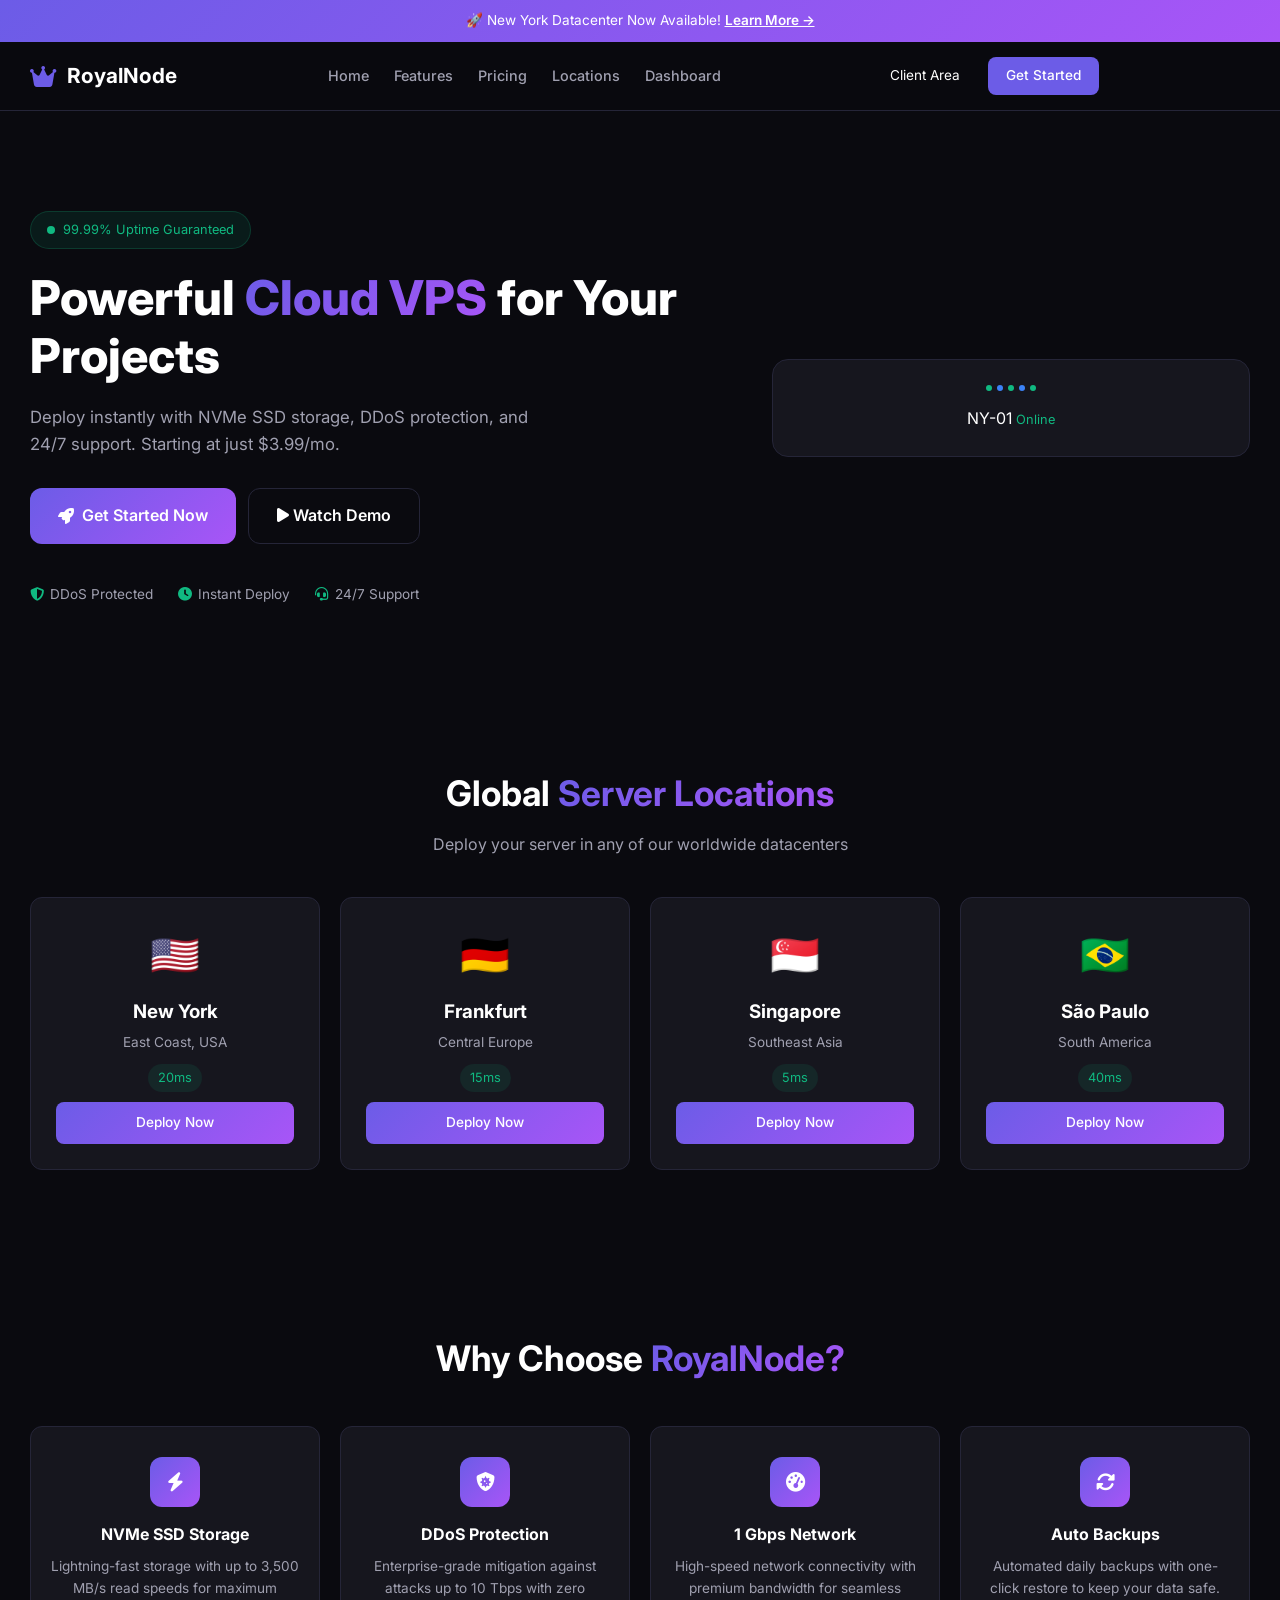
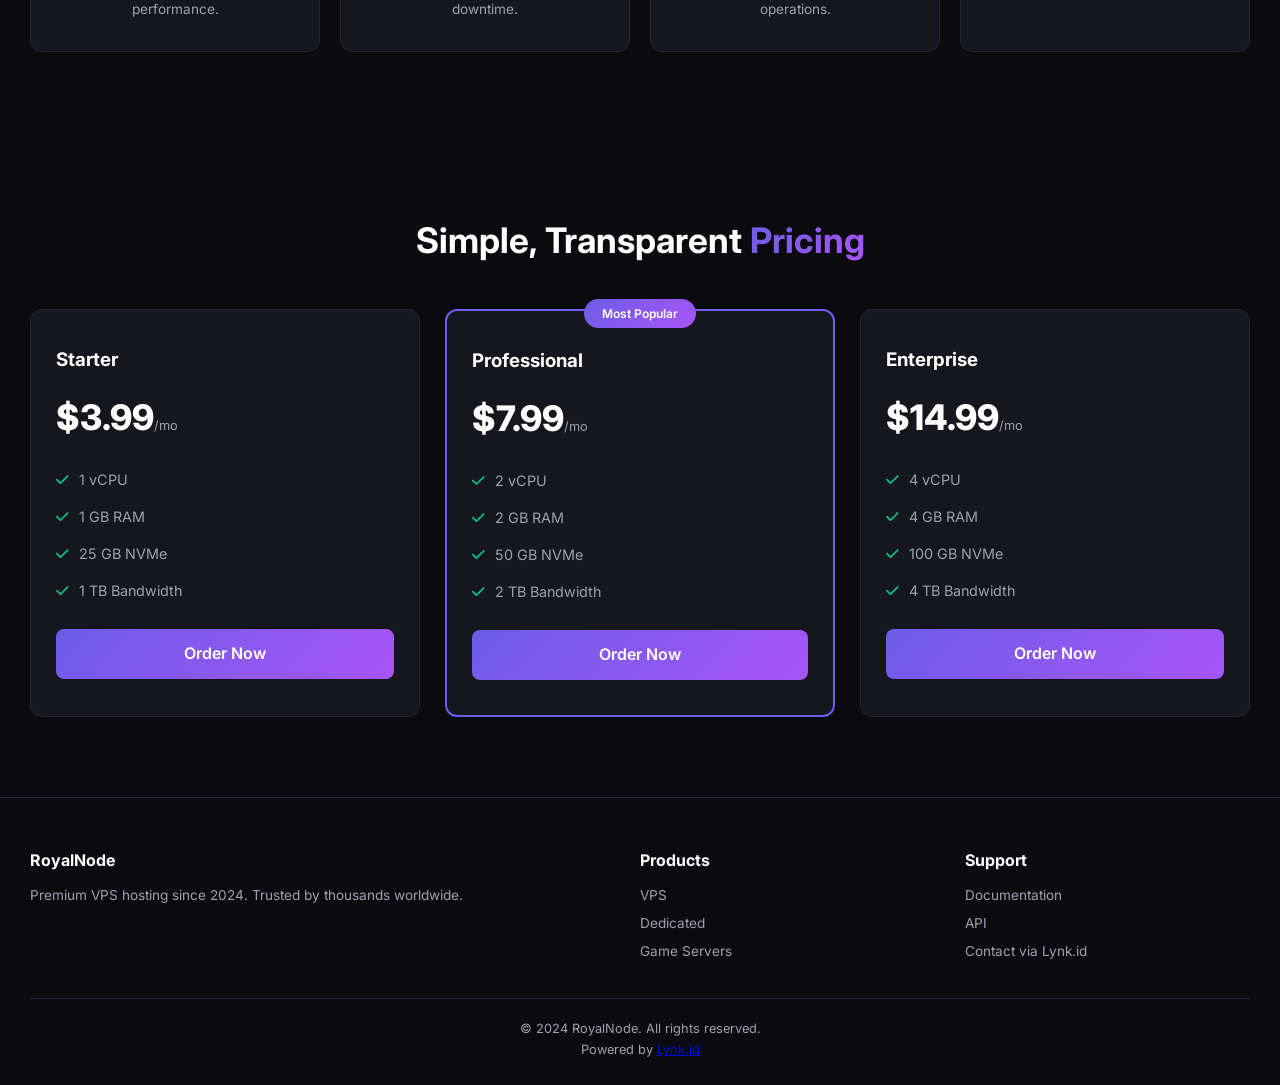
==== index.html @ 6642e0d8 "Add files via upload" ====
<!DOCTYPE html>
<html lang="en">
<head>
    <meta charset="UTF-8">
    <meta name="viewport" content="width=device-width, initial-scale=1.0">
    <title>RoyalNode - VPS & Dedicated Server Management</title>
    <link rel="stylesheet" href="style.css">
    <link rel="stylesheet" href="https://cdnjs.cloudflare.com/ajax/libs/font-awesome/6.4.0/css/all.min.css">
    <link href="https://fonts.googleapis.com/css2?family=Inter:wght@300;400;500;600;700;800;900&display=swap" rel="stylesheet">
</head>
<body>
    <!-- Announcement Bar -->
    <div class="announcement-bar">
        <p>🚀 New York Datacenter Now Available! <a href="#">Learn More →</a></p>
    </div>

    <!-- Navbar -->
    <nav class="navbar" id="navbar">
        <div class="nav-container">
            <div class="logo">
                <i class="fas fa-crown"></i>
                <span>RoyalNode</span>
            </div>
            <ul class="nav-menu">
                <li><a href="index.html">Home</a></li>
                <li><a href="#features">Features</a></li>
                <li><a href="pricing.html">Pricing</a></li>
                <li><a href="#locations">Locations</a></li>
                <li><a href="dashboard.html">Dashboard</a></li>
            </ul>
            <div class="nav-actions">
                <a href="dashboard.html" class="btn-login">Client Area</a>
                <a href="pricing.html" class="btn-signup">Get Started</a>
            </div>
            <div class="hamburger">
                <span></span><span></span><span></span>
            </div>
        </div>
    </nav>

    <!-- Hero Section -->
    <section class="hero">
        <div class="hero-content">
            <div class="hero-badge">
                <span class="pulse"></span> 99.99% Uptime Guaranteed
            </div>
            <h1>Powerful <span class="gradient-text">Cloud VPS</span> for Your Projects</h1>
            <p>Deploy instantly with NVMe SSD storage, DDoS protection, and 24/7 support. Starting at just $3.99/mo.</p>
            <div class="hero-buttons">
                <a href="pricing.html" class="btn-primary">
                    <i class="fas fa-rocket"></i> Get Started Now
                </a>
                <a href="#" class="btn-secondary">
                    <i class="fas fa-play"></i> Watch Demo
                </a>
            </div>
            <div class="hero-trust">
                <div class="trust-item">
                    <i class="fas fa-shield-halved"></i>
                    <span>DDoS Protected</span>
                </div>
                <div class="trust-item">
                    <i class="fas fa-clock"></i>
                    <span>Instant Deploy</span>
                </div>
                <div class="trust-item">
                    <i class="fas fa-headset"></i>
                    <span>24/7 Support</span>
                </div>
            </div>
        </div>
        <div class="hero-server">
            <div class="server-box">
                <div class="server-rack">
                    <div class="rack-light green"></div>
                    <div class="rack-light blue"></div>
                    <div class="rack-light green"></div>
                    <div class="rack-light blue"></div>
                    <div class="rack-light green"></div>
                </div>
                <div class="server-info">
                    <span class="server-name">NY-01</span>
                    <span class="server-status">Online</span>
                </div>
            </div>
        </div>
    </section>

    <!-- Server Locations -->
    <section id="locations" class="locations">
        <h2>Global <span class="gradient-text">Server Locations</span></h2>
        <p>Deploy your server in any of our worldwide datacenters</p>
        <div class="location-grid">
            <div class="location-card">
                <div class="location-flag">🇺🇸</div>
                <h3>New York</h3>
                <p>East Coast, USA</p>
                <span class="latency">20ms</span>
                <a href="pricing.html" class="btn-deploy">Deploy Now</a>
            </div>
            <div class="location-card">
                <div class="location-flag">🇩🇪</div>
                <h3>Frankfurt</h3>
                <p>Central Europe</p>
                <span class="latency">15ms</span>
                <a href="pricing.html" class="btn-deploy">Deploy Now</a>
            </div>
            <div class="location-card">
                <div class="location-flag">🇸🇬</div>
                <h3>Singapore</h3>
                <p>Southeast Asia</p>
                <span class="latency">5ms</span>
                <a href="pricing.html" class="btn-deploy">Deploy Now</a>
            </div>
            <div class="location-card">
                <div class="location-flag">🇧🇷</div>
                <h3>São Paulo</h3>
                <p>South America</p>
                <span class="latency">40ms</span>
                <a href="pricing.html" class="btn-deploy">Deploy Now</a>
            </div>
        </div>
    </section>

    <!-- Features -->
    <section id="features" class="features">
        <h2>Why Choose <span class="gradient-text">RoyalNode?</span></h2>
        <div class="features-grid">
            <div class="feature-card">
                <div class="feature-icon"><i class="fas fa-bolt"></i></div>
                <h3>NVMe SSD Storage</h3>
                <p>Lightning-fast storage with up to 3,500 MB/s read speeds for maximum performance.</p>
            </div>
            <div class="feature-card">
                <div class="feature-icon"><i class="fas fa-shield-virus"></i></div>
                <h3>DDoS Protection</h3>
                <p>Enterprise-grade mitigation against attacks up to 10 Tbps with zero downtime.</p>
            </div>
            <div class="feature-card">
                <div class="feature-icon"><i class="fas fa-gauge-high"></i></div>
                <h3>1 Gbps Network</h3>
                <p>High-speed network connectivity with premium bandwidth for seamless operations.</p>
            </div>
            <div class="feature-card">
                <div class="feature-icon"><i class="fas fa-rotate"></i></div>
                <h3>Auto Backups</h3>
                <p>Automated daily backups with one-click restore to keep your data safe.</p>
            </div>
        </div>
    </section>

    <!-- Pricing Preview -->
    <section class="pricing-preview">
        <h2>Simple, Transparent <span class="gradient-text">Pricing</span></h2>
        <div class="pricing-cards">
            <div class="pricing-card">
                <h3>Starter</h3>
                <div class="price">$3.99<span>/mo</span></div>
                <ul>
                    <li><i class="fas fa-check"></i> 1 vCPU</li>
                    <li><i class="fas fa-check"></i> 1 GB RAM</li>
                    <li><i class="fas fa-check"></i> 25 GB NVMe</li>
                    <li><i class="fas fa-check"></i> 1 TB Bandwidth</li>
                </ul>
                <!-- GANTI USERNAME LYNK.ID ANDA DI SINI -->
                <a href="https://lynk.id/USERNAME_ANDA" class="btn-order">Order Now</a>
            </div>
            <div class="pricing-card popular">
                <div class="popular-badge">Most Popular</div>
                <h3>Professional</h3>
                <div class="price">$7.99<span>/mo</span></div>
                <ul>
                    <li><i class="fas fa-check"></i> 2 vCPU</li>
                    <li><i class="fas fa-check"></i> 2 GB RAM</li>
                    <li><i class="fas fa-check"></i> 50 GB NVMe</li>
                    <li><i class="fas fa-check"></i> 2 TB Bandwidth</li>
                </ul>
                <!-- GANTI USERNAME LYNK.ID ANDA DI SINI -->
                <a href="https://lynk.id/USERNAME_ANDA" class="btn-order">Order Now</a>
            </div>
            <div class="pricing-card">
                <h3>Enterprise</h3>
                <div class="price">$14.99<span>/mo</span></div>
                <ul>
                    <li><i class="fas fa-check"></i> 4 vCPU</li>
                    <li><i class="fas fa-check"></i> 4 GB RAM</li>
                    <li><i class="fas fa-check"></i> 100 GB NVMe</li>
                    <li><i class="fas fa-check"></i> 4 TB Bandwidth</li>
                </ul>
                <!-- GANTI USERNAME LYNK.ID ANDA DI SINI -->
                <a href="https://lynk.id/USERNAME_ANDA" class="btn-order">Order Now</a>
            </div>
        </div>
    </section>

    <!-- Footer -->
    <footer>
        <div class="footer-content">
            <div class="footer-col">
                <h4>RoyalNode</h4>
                <p>Premium VPS hosting since 2024. Trusted by thousands worldwide.</p>
            </div>
            <div class="footer-col">
                <h4>Products</h4>
                <a href="#">VPS</a>
                <a href="#">Dedicated</a>
                <a href="#">Game Servers</a>
            </div>
            <div class="footer-col">
                <h4>Support</h4>
                <a href="#">Documentation</a>
                <a href="#">API</a>
                <a href="https://lynk.id/USERNAME_ANDA">Contact via Lynk.id</a>
            </div>
        </div>
        <div class="footer-bottom">
            <p>© 2024 RoyalNode. All rights reserved.</p>
            <p>Powered by <a href="https://lynk.id/USERNAME_ANDA">Lynk.id</a></p>
        </div>
    </footer>

    <script src="script.js"></script>
</body>
</html>
---- style.css ----
/* ========== ROOT VARIABLES ========== */
:root {
    --bg-primary: #0a0a0f;
    --bg-secondary: #111118;
    --bg-card: #16161e;
    --bg-hover: #1c1c28;
    --text-primary: #ffffff;
    --text-secondary: #a0a0b0;
    --accent: #6c5ce7;
    --accent-hover: #7c6cf7;
    --gradient: linear-gradient(135deg, #6c5ce7, #a855f7);
    --border: #252538;
    --green: #10b981;
    --radius: 12px;
    --transition: all 0.3s ease;
}

* {
    margin: 0;
    padding: 0;
    box-sizing: border-box;
}

body {
    font-family: 'Inter', sans-serif;
    background: var(--bg-primary);
    color: var(--text-primary);
    line-height: 1.6;
}

.gradient-text {
    background: var(--gradient);
    -webkit-background-clip: text;
    -webkit-text-fill-color: transparent;
    background-clip: text;
}

/* ========== ANNOUNCEMENT BAR ========== */
.announcement-bar {
    background: var(--gradient);
    text-align: center;
    padding: 10px;
    font-size: 0.85rem;
}

.announcement-bar a {
    color: #fff;
    font-weight: 600;
}

/* ========== NAVBAR ========== */
.navbar {
    position: sticky;
    top: 0;
    z-index: 1000;
    background: rgba(10, 10, 15, 0.95);
    backdrop-filter: blur(20px);
    border-bottom: 1px solid var(--border);
}

.nav-container {
    max-width: 1300px;
    margin: 0 auto;
    padding: 15px 30px;
    display: flex;
    align-items: center;
    justify-content: space-between;
}

.logo {
    display: flex;
    align-items: center;
    gap: 10px;
    font-size: 1.3rem;
    font-weight: 700;
}

.logo i {
    color: var(--accent);
    font-size: 1.5rem;
}

.nav-menu {
    display: flex;
    list-style: none;
    gap: 25px;
}

.nav-menu a {
    color: var(--text-secondary);
    text-decoration: none;
    font-size: 0.9rem;
    font-weight: 500;
    transition: var(--transition);
}

.nav-menu a:hover {
    color: var(--text-primary);
}

.nav-actions {
    display: flex;
    gap: 10px;
}

.btn-login {
    padding: 8px 18px;
    color: var(--text-primary);
    text-decoration: none;
    border-radius: 8px;
    font-size: 0.85rem;
    transition: var(--transition);
}

.btn-login:hover {
    background: var(--bg-hover);
}

.btn-signup {
    padding: 8px 18px;
    background: var(--accent);
    color: #fff;
    text-decoration: none;
    border-radius: 8px;
    font-size: 0.85rem;
    font-weight: 500;
    transition: var(--transition);
}

.btn-signup:hover {
    background: var(--accent-hover);
}

/* ========== HERO ========== */
.hero {
    max-width: 1300px;
    margin: 0 auto;
    padding: 100px 30px 80px;
    display: flex;
    align-items: center;
    gap: 60px;
}

.hero-content {
    flex: 1;
}

.hero-badge {
    display: inline-flex;
    align-items: center;
    gap: 8px;
    background: rgba(16, 185, 129, 0.1);
    border: 1px solid rgba(16, 185, 129, 0.2);
    color: var(--green);
    padding: 8px 16px;
    border-radius: 50px;
    font-size: 0.8rem;
    margin-bottom: 20px;
}

.pulse {
    width: 8px;
    height: 8px;
    background: var(--green);
    border-radius: 50%;
    animation: pulse 2s infinite;
}

@keyframes pulse {
    0%, 100% { opacity: 1; }
    50% { opacity: 0.3; }
}

.hero h1 {
    font-size: 3rem;
    font-weight: 800;
    line-height: 1.2;
    margin-bottom: 20px;
}

.hero p {
    font-size: 1.05rem;
    color: var(--text-secondary);
    margin-bottom: 30px;
    max-width: 500px;
}

.hero-buttons {
    display: flex;
    gap: 12px;
    margin-bottom: 40px;
}

.btn-primary {
    padding: 14px 28px;
    background: var(--gradient);
    color: #fff;
    text-decoration: none;
    border-radius: var(--radius);
    font-weight: 600;
    transition: var(--transition);
    display: inline-flex;
    align-items: center;
    gap: 8px;
}

.btn-primary:hover {
    transform: translateY(-2px);
    box-shadow: 0 10px 30px rgba(108, 92, 231, 0.3);
}

.btn-secondary {
    padding: 14px 28px;
    background: transparent;
    color: var(--text-primary);
    text-decoration: none;
    border-radius: var(--radius);
    font-weight: 600;
    border: 1px solid var(--border);
    transition: var(--transition);
}

.hero-trust {
    display: flex;
    gap: 25px;
}

.trust-item {
    display: flex;
    align-items: center;
    gap: 6px;
    color: var(--text-secondary);
    font-size: 0.85rem;
}

.trust-item i {
    color: var(--green);
}

.hero-server {
    flex: 0.7;
}

.server-box {
    background: var(--bg-card);
    border: 1px solid var(--border);
    border-radius: 16px;
    padding: 25px;
    text-align: center;
}

.server-rack {
    display: flex;
    justify-content: center;
    gap: 5px;
    margin-bottom: 15px;
}

.rack-light {
    width: 6px;
    height: 6px;
    border-radius: 50%;
}

.rack-light.green { background: var(--green); }
.rack-light.blue { background: #3b82f6; }

.server-status {
    color: var(--green);
    font-size: 0.8rem;
}

/* ========== LOCATIONS ========== */
.locations {
    padding: 80px 30px;
    max-width: 1300px;
    margin: 0 auto;
    text-align: center;
}

.locations h2 {
    font-size: 2.2rem;
    margin-bottom: 10px;
}

.locations > p {
    color: var(--text-secondary);
    margin-bottom: 40px;
}

.location-grid {
    display: grid;
    grid-template-columns: repeat(4, 1fr);
    gap: 20px;
}

.location-card {
    background: var(--bg-card);
    border: 1px solid var(--border);
    border-radius: var(--radius);
    padding: 25px;
    transition: var(--transition);
}

.location-card:hover {
    border-color: var(--accent);
    transform: translateY(-4px);
}

.location-flag {
    font-size: 2.5rem;
    margin-bottom: 10px;
}

.location-card h3 {
    margin-bottom: 5px;
}

.location-card p {
    color: var(--text-secondary);
    font-size: 0.85rem;
}

.latency {
    display: inline-block;
    background: rgba(16, 185, 129, 0.1);
    color: var(--green);
    padding: 4px 10px;
    border-radius: 50px;
    font-size: 0.8rem;
    margin: 10px 0;
}

.btn-deploy {
    display: block;
    padding: 10px;
    background: var(--gradient);
    color: #fff;
    text-decoration: none;
    border-radius: 8px;
    font-size: 0.85rem;
    font-weight: 500;
}

/* ========== FEATURES ========== */
.features {
    padding: 80px 30px;
    max-width: 1300px;
    margin: 0 auto;
    text-align: center;
}

.features h2 {
    font-size: 2.2rem;
    margin-bottom: 40px;
}

.features-grid {
    display: grid;
    grid-template-columns: repeat(4, 1fr);
    gap: 20px;
}

.feature-card {
    background: var(--bg-card);
    border: 1px solid var(--border);
    border-radius: var(--radius);
    padding: 30px 20px;
    transition: var(--transition);
}

.feature-card:hover {
    border-color: var(--accent);
}

.feature-icon {
    width: 50px;
    height: 50px;
    background: var(--gradient);
    border-radius: 12px;
    display: flex;
    align-items: center;
    justify-content: center;
    margin: 0 auto 15px;
    font-size: 1.2rem;
}

.feature-card h3 {
    margin-bottom: 8px;
    font-size: 1rem;
}

.feature-card p {
    color: var(--text-secondary);
    font-size: 0.85rem;
}

/* ========== PRICING PREVIEW ========== */
.pricing-preview {
    padding: 80px 30px;
    max-width: 1300px;
    margin: 0 auto;
    text-align: center;
}

.pricing-preview h2 {
    font-size: 2.2rem;
    margin-bottom: 40px;
}

.pricing-cards {
    display: grid;
    grid-template-columns: repeat(3, 1fr);
    gap: 25px;
}

.pricing-card {
    background: var(--bg-card);
    border: 1px solid var(--border);
    border-radius: var(--radius);
    padding: 35px 25px;
    text-align: left;
    position: relative;
    transition: var(--transition);
}

.pricing-card.popular {
    border-color: var(--accent);
    border-width: 2px;
}

.popular-badge {
    position: absolute;
    top: -12px;
    left: 50%;
    transform: translateX(-50%);
    background: var(--gradient);
    padding: 5px 18px;
    border-radius: 50px;
    font-size: 0.75rem;
    font-weight: 600;
}

.price {
    font-size: 2.2rem;
    font-weight: 800;
    margin: 15px 0;
}

.price span {
    font-size: 0.8rem;
    font-weight: 400;
    color: var(--text-secondary);
}

.pricing-card ul {
    list-style: none;
    margin-bottom: 20px;
}

.pricing-card ul li {
    padding: 7px 0;
    color: var(--text-secondary);
    font-size: 0.9rem;
}

.pricing-card ul li i {
    color: var(--green);
    margin-right: 6px;
}

.btn-order {
    display: block;
    text-align: center;
    padding: 12px;
    background: var(--gradient);
    color: #fff;
    text-decoration: none;
    border-radius: 8px;
    font-weight: 600;
    transition: var(--transition);
}

.btn-order:hover {
    transform: translateY(-2px);
    box-shadow: 0 8px 25px rgba(108, 92, 231, 0.3);
}

/* ========== FOOTER ========== */
footer {
    border-top: 1px solid var(--border);
    padding: 50px 30px 25px;
}

.footer-content {
    max-width: 1300px;
    margin: 0 auto;
    display: grid;
    grid-template-columns: 2fr 1fr 1fr;
    gap: 40px;
}

.footer-col h4 {
    margin-bottom: 12px;
}

.footer-col p, .footer-col a {
    color: var(--text-secondary);
    display: block;
    margin-bottom: 6px;
    text-decoration: none;
    font-size: 0.85rem;
}

.footer-col a:hover {
    color: var(--text-primary);
}

.footer-bottom {
    max-width: 1300px;
    margin: 30px auto 0;
    padding-top: 20px;
    border-top: 1px solid var(--border);
    text-align: center;
    color: var(--text-secondary);
    font-size: 0.8rem;
}

/* ========== RESPONSIVE ========== */
@media (max-width: 1024px) {
    .hero {
        flex-direction: column;
        text-align: center;
    }
    .hero-trust {
        justify-content: center;
    }
    .location-grid, .features-grid {
        grid-template-columns: repeat(2, 1fr);
    }
    .pricing-cards {
        grid-template-columns: 1fr;
        max-width: 450px;
        margin: 0 auto;
    }
    .nav-menu {
        display: none;
    }
}

@media (max-width: 768px) {
    .hero h1 {
        font-size: 2rem;
    }
    .location-grid, .features-grid {
        grid-template-columns: 1fr;
    }
    .footer-content {
        grid-template-columns: 1fr;
    }
}
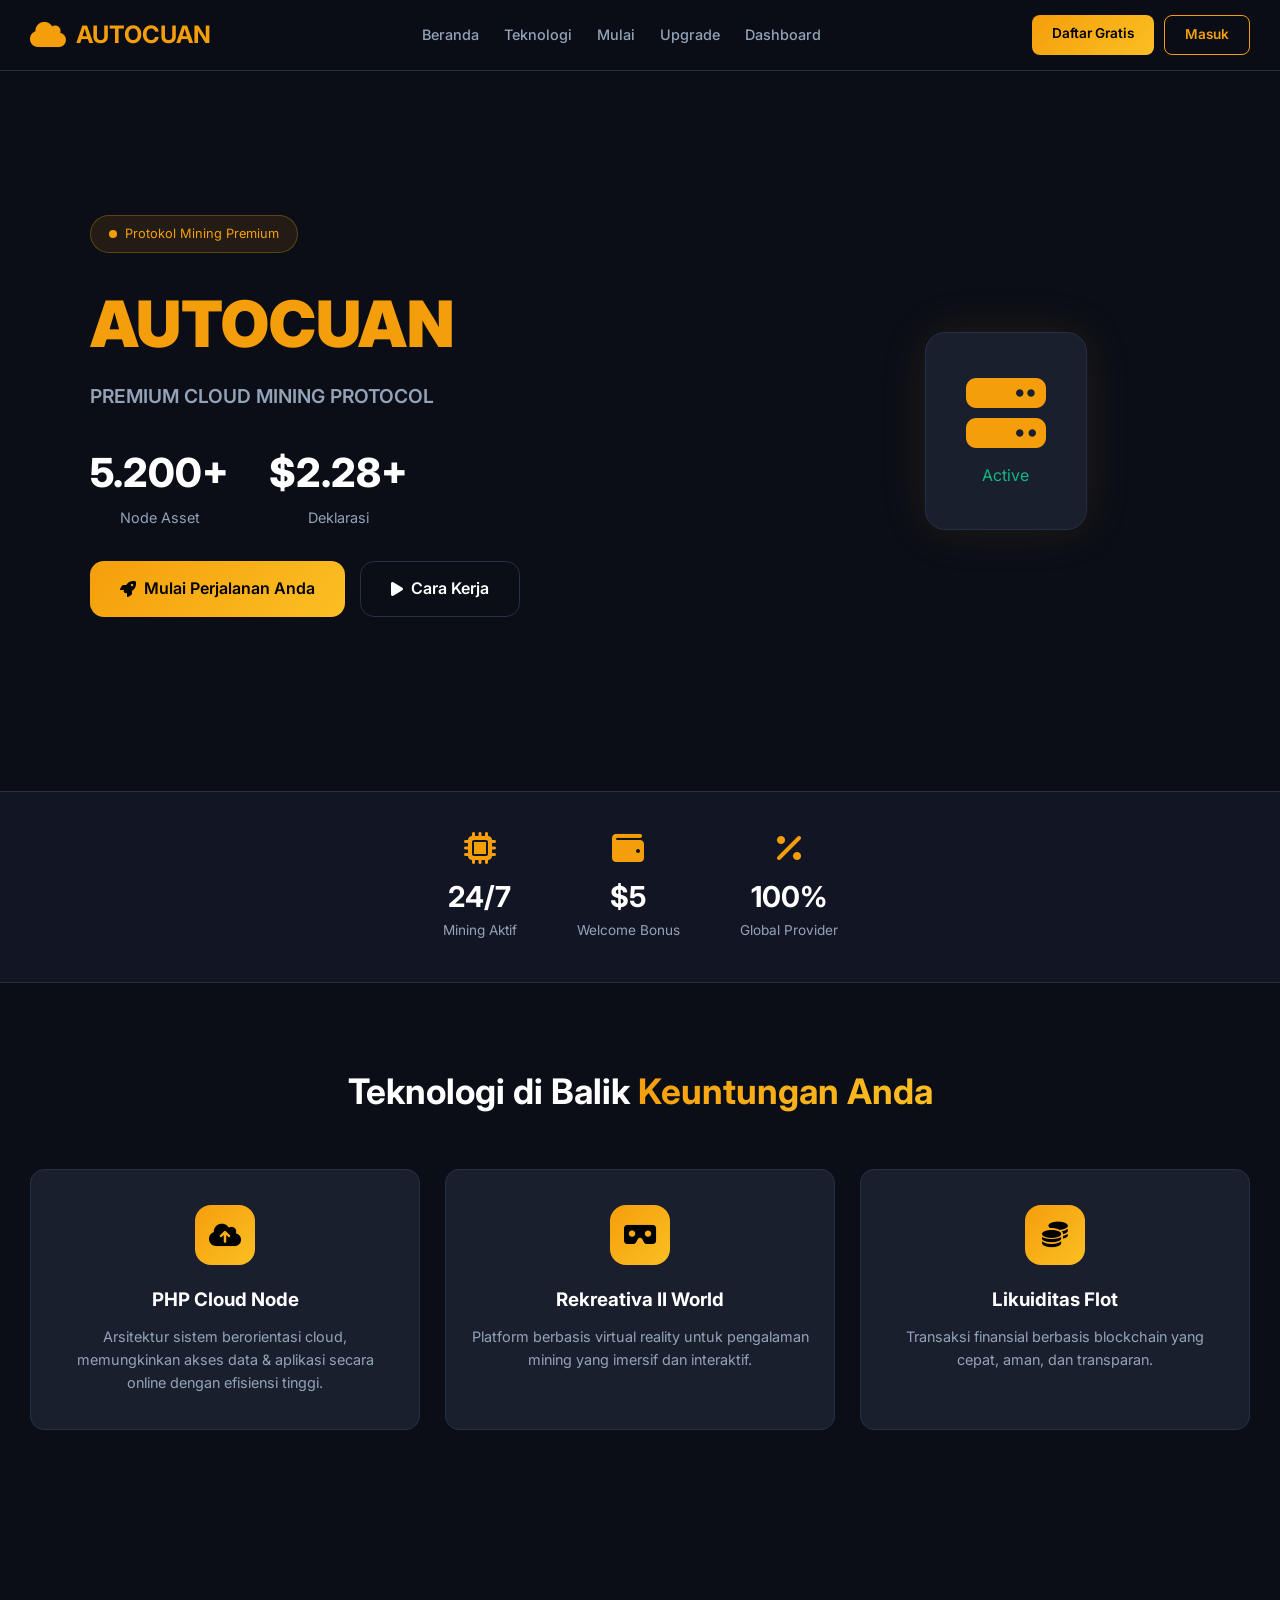
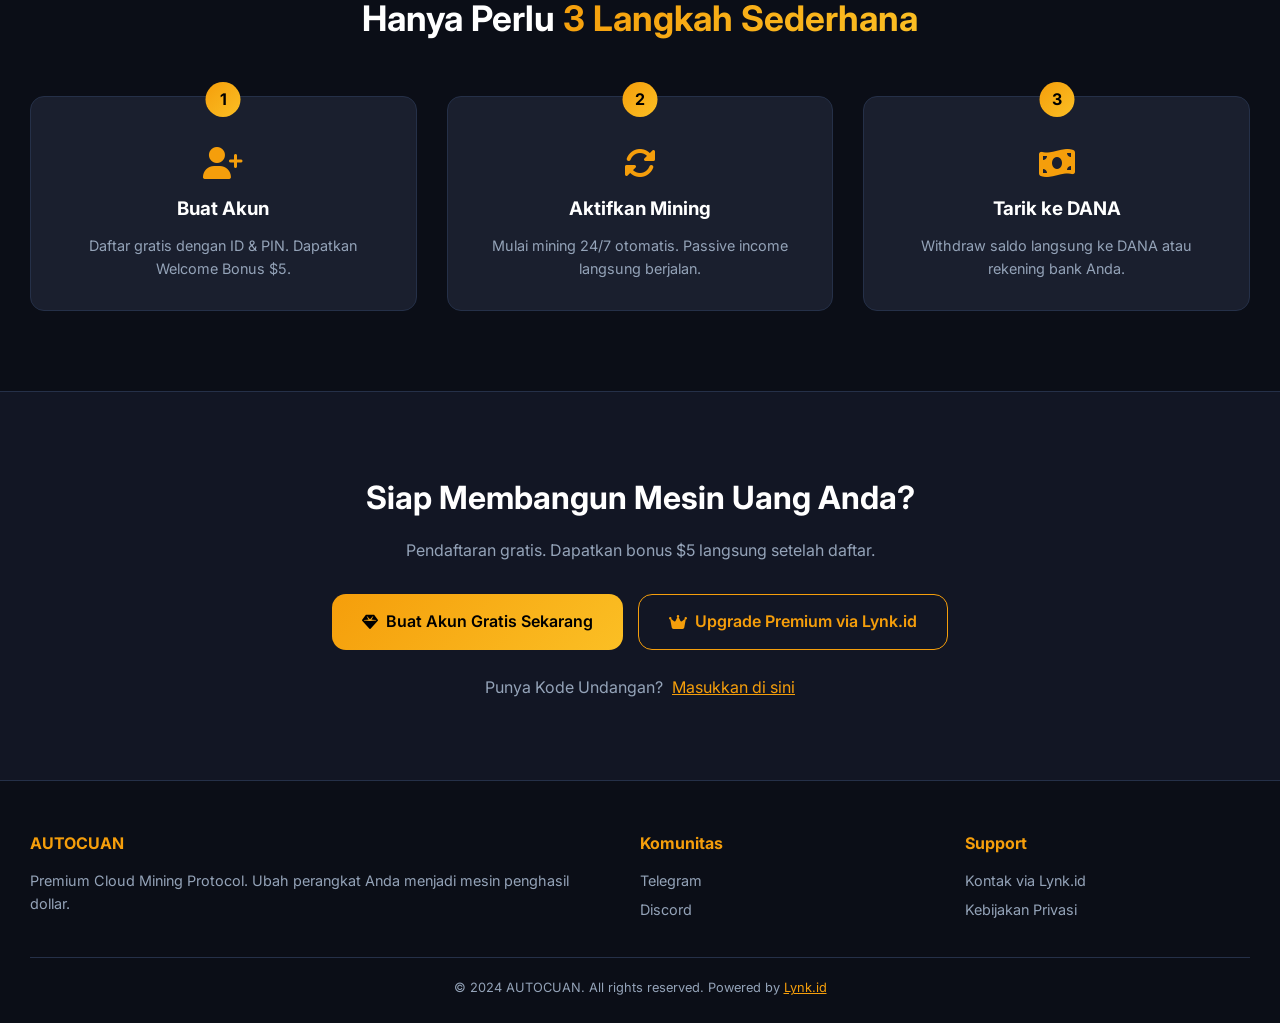
==== commit f52feaec: "Add files via upload" ====
--- a/index.html
+++ b/index.html
@@ -1,195 +1,152 @@
 <!DOCTYPE html>
-<html lang="en">
+<html lang="id">
 <head>
     <meta charset="UTF-8">
     <meta name="viewport" content="width=device-width, initial-scale=1.0">
-    <title>RoyalNode - VPS & Dedicated Server Management</title>
+    <title>AUTOCUAN - Premium Cloud Mining Protocol</title>
     <link rel="stylesheet" href="style.css">
     <link rel="stylesheet" href="https://cdnjs.cloudflare.com/ajax/libs/font-awesome/6.4.0/css/all.min.css">
     <link href="https://fonts.googleapis.com/css2?family=Inter:wght@300;400;500;600;700;800;900&display=swap" rel="stylesheet">
 </head>
 <body>
-    <!-- Announcement Bar -->
-    <div class="announcement-bar">
-        <p>🚀 New York Datacenter Now Available! <a href="#">Learn More →</a></p>
-    </div>
-
     <!-- Navbar -->
-    <nav class="navbar" id="navbar">
+    <nav class="navbar">
         <div class="nav-container">
             <div class="logo">
-                <i class="fas fa-crown"></i>
-                <span>RoyalNode</span>
+                <i class="fas fa-cloud"></i>
+                <span>AUTOCUAN</span>
             </div>
             <ul class="nav-menu">
-                <li><a href="index.html">Home</a></li>
-                <li><a href="#features">Features</a></li>
-                <li><a href="pricing.html">Pricing</a></li>
-                <li><a href="#locations">Locations</a></li>
+                <li><a href="#home">Beranda</a></li>
+                <li><a href="#teknologi">Teknologi</a></li>
+                <li><a href="#mulai">Mulai</a></li>
+                <li><a href="upgrade.html">Upgrade</a></li>
                 <li><a href="dashboard.html">Dashboard</a></li>
             </ul>
             <div class="nav-actions">
-                <a href="dashboard.html" class="btn-login">Client Area</a>
-                <a href="pricing.html" class="btn-signup">Get Started</a>
-            </div>
-            <div class="hamburger">
-                <span></span><span></span><span></span>
+                <a href="register.html" class="btn-register">Daftar Gratis</a>
+                <a href="dashboard.html" class="btn-login">Masuk</a>
             </div>
         </div>
     </nav>
 
     <!-- Hero Section -->
-    <section class="hero">
+    <section id="home" class="hero">
+        <div class="hero-bg"></div>
         <div class="hero-content">
             <div class="hero-badge">
-                <span class="pulse"></span> 99.99% Uptime Guaranteed
+                <span class="pulse"></span> Protokol Mining Premium
             </div>
-            <h1>Powerful <span class="gradient-text">Cloud VPS</span> for Your Projects</h1>
-            <p>Deploy instantly with NVMe SSD storage, DDoS protection, and 24/7 support. Starting at just $3.99/mo.</p>
+            <h1>AUTOCUAN</h1>
+            <p class="subtitle">PREMIUM CLOUD MINING PROTOCOL</p>
+            <div class="hero-stats">
+                <div class="stat">
+                    <span class="stat-number">5.200+</span>
+                    <span class="stat-label">Node Asset</span>
+                </div>
+                <div class="stat">
+                    <span class="stat-number">$2.28+</span>
+                    <span class="stat-label">Deklarasi</span>
+                </div>
+            </div>
             <div class="hero-buttons">
-                <a href="pricing.html" class="btn-primary">
-                    <i class="fas fa-rocket"></i> Get Started Now
+                <a href="register.html" class="btn-primary">
+                    <i class="fas fa-rocket"></i> Mulai Perjalanan Anda
                 </a>
-                <a href="#" class="btn-secondary">
-                    <i class="fas fa-play"></i> Watch Demo
+                <a href="#mulai" class="btn-secondary">
+                    <i class="fas fa-play"></i> Cara Kerja
                 </a>
             </div>
-            <div class="hero-trust">
-                <div class="trust-item">
-                    <i class="fas fa-shield-halved"></i>
-                    <span>DDoS Protected</span>
-                </div>
-                <div class="trust-item">
-                    <i class="fas fa-clock"></i>
-                    <span>Instant Deploy</span>
-                </div>
-                <div class="trust-item">
-                    <i class="fas fa-headset"></i>
-                    <span>24/7 Support</span>
-                </div>
-            </div>
         </div>
-        <div class="hero-server">
-            <div class="server-box">
-                <div class="server-rack">
-                    <div class="rack-light green"></div>
-                    <div class="rack-light blue"></div>
-                    <div class="rack-light green"></div>
-                    <div class="rack-light blue"></div>
-                    <div class="rack-light green"></div>
-                </div>
-                <div class="server-info">
-                    <span class="server-name">NY-01</span>
-                    <span class="server-status">Online</span>
-                </div>
+        <div class="hero-visual">
+            <div class="mining-node">
+                <i class="fas fa-server"></i>
+                <div class="node-status">Active</div>
             </div>
         </div>
     </section>
 
-    <!-- Server Locations -->
-    <section id="locations" class="locations">
-        <h2>Global <span class="gradient-text">Server Locations</span></h2>
-        <p>Deploy your server in any of our worldwide datacenters</p>
-        <div class="location-grid">
-            <div class="location-card">
-                <div class="location-flag">🇺🇸</div>
-                <h3>New York</h3>
-                <p>East Coast, USA</p>
-                <span class="latency">20ms</span>
-                <a href="pricing.html" class="btn-deploy">Deploy Now</a>
+    <!-- Stats Bar -->
+    <section class="stats-bar">
+        <div class="stat-item">
+            <i class="fas fa-microchip"></i>
+            <h3>24/7</h3>
+            <p>Mining Aktif</p>
+        </div>
+        <div class="stat-item">
+            <i class="fas fa-wallet"></i>
+            <h3>$5</h3>
+            <p>Welcome Bonus</p>
+        </div>
+        <div class="stat-item">
+            <i class="fas fa-percent"></i>
+            <h3>100%</h3>
+            <p>Global Provider</p>
+        </div>
+    </section>
+
+    <!-- Teknologi Section -->
+    <section id="teknologi" class="teknologi">
+        <h2>Teknologi di Balik <span class="gradient-text">Keuntungan Anda</span></h2>
+        <div class="teknologi-grid">
+            <div class="teknologi-card">
+                <div class="teknologi-icon"><i class="fas fa-cloud-upload-alt"></i></div>
+                <h3>PHP Cloud Node</h3>
+                <p>Arsitektur sistem berorientasi cloud, memungkinkan akses data & aplikasi secara online dengan efisiensi tinggi.</p>
             </div>
-            <div class="location-card">
-                <div class="location-flag">🇩🇪</div>
-                <h3>Frankfurt</h3>
-                <p>Central Europe</p>
-                <span class="latency">15ms</span>
-                <a href="pricing.html" class="btn-deploy">Deploy Now</a>
+            <div class="teknologi-card">
+                <div class="teknologi-icon"><i class="fas fa-vr-cardboard"></i></div>
+                <h3>Rekreativa II World</h3>
+                <p>Platform berbasis virtual reality untuk pengalaman mining yang imersif dan interaktif.</p>
             </div>
-            <div class="location-card">
-                <div class="location-flag">🇸🇬</div>
-                <h3>Singapore</h3>
-                <p>Southeast Asia</p>
-                <span class="latency">5ms</span>
-                <a href="pricing.html" class="btn-deploy">Deploy Now</a>
-            </div>
-            <div class="location-card">
-                <div class="location-flag">🇧🇷</div>
-                <h3>São Paulo</h3>
-                <p>South America</p>
-                <span class="latency">40ms</span>
-                <a href="pricing.html" class="btn-deploy">Deploy Now</a>
+            <div class="teknologi-card">
+                <div class="teknologi-icon"><i class="fas fa-coins"></i></div>
+                <h3>Likuiditas Flot</h3>
+                <p>Transaksi finansial berbasis blockchain yang cepat, aman, dan transparan.</p>
             </div>
         </div>
     </section>
 
-    <!-- Features -->
-    <section id="features" class="features">
-        <h2>Why Choose <span class="gradient-text">RoyalNode?</span></h2>
-        <div class="features-grid">
-            <div class="feature-card">
-                <div class="feature-icon"><i class="fas fa-bolt"></i></div>
-                <h3>NVMe SSD Storage</h3>
-                <p>Lightning-fast storage with up to 3,500 MB/s read speeds for maximum performance.</p>
+    <!-- Cara Kerja -->
+    <section id="mulai" class="cara-kerja">
+        <h2>Hanya Perlu <span class="gradient-text">3 Langkah Sederhana</span></h2>
+        <div class="steps">
+            <div class="step">
+                <div class="step-number">1</div>
+                <i class="fas fa-user-plus"></i>
+                <h3>Buat Akun</h3>
+                <p>Daftar gratis dengan ID & PIN. Dapatkan Welcome Bonus $5.</p>
             </div>
-            <div class="feature-card">
-                <div class="feature-icon"><i class="fas fa-shield-virus"></i></div>
-                <h3>DDoS Protection</h3>
-                <p>Enterprise-grade mitigation against attacks up to 10 Tbps with zero downtime.</p>
+            <div class="step">
+                <div class="step-number">2</div>
+                <i class="fas fa-sync-alt"></i>
+                <h3>Aktifkan Mining</h3>
+                <p>Mulai mining 24/7 otomatis. Passive income langsung berjalan.</p>
             </div>
-            <div class="feature-card">
-                <div class="feature-icon"><i class="fas fa-gauge-high"></i></div>
-                <h3>1 Gbps Network</h3>
-                <p>High-speed network connectivity with premium bandwidth for seamless operations.</p>
-            </div>
-            <div class="feature-card">
-                <div class="feature-icon"><i class="fas fa-rotate"></i></div>
-                <h3>Auto Backups</h3>
-                <p>Automated daily backups with one-click restore to keep your data safe.</p>
+            <div class="step">
+                <div class="step-number">3</div>
+                <i class="fas fa-money-bill-wave"></i>
+                <h3>Tarik ke DANA</h3>
+                <p>Withdraw saldo langsung ke DANA atau rekening bank Anda.</p>
             </div>
         </div>
     </section>
 
-    <!-- Pricing Preview -->
-    <section class="pricing-preview">
-        <h2>Simple, Transparent <span class="gradient-text">Pricing</span></h2>
-        <div class="pricing-cards">
-            <div class="pricing-card">
-                <h3>Starter</h3>
-                <div class="price">$3.99<span>/mo</span></div>
-                <ul>
-                    <li><i class="fas fa-check"></i> 1 vCPU</li>
-                    <li><i class="fas fa-check"></i> 1 GB RAM</li>
-                    <li><i class="fas fa-check"></i> 25 GB NVMe</li>
-                    <li><i class="fas fa-check"></i> 1 TB Bandwidth</li>
-                </ul>
-                <!-- GANTI USERNAME LYNK.ID ANDA DI SINI -->
-                <a href="https://lynk.id/USERNAME_ANDA" class="btn-order">Order Now</a>
-            </div>
-            <div class="pricing-card popular">
-                <div class="popular-badge">Most Popular</div>
-                <h3>Professional</h3>
-                <div class="price">$7.99<span>/mo</span></div>
-                <ul>
-                    <li><i class="fas fa-check"></i> 2 vCPU</li>
-                    <li><i class="fas fa-check"></i> 2 GB RAM</li>
-                    <li><i class="fas fa-check"></i> 50 GB NVMe</li>
-                    <li><i class="fas fa-check"></i> 2 TB Bandwidth</li>
-                </ul>
-                <!-- GANTI USERNAME LYNK.ID ANDA DI SINI -->
-                <a href="https://lynk.id/USERNAME_ANDA" class="btn-order">Order Now</a>
-            </div>
-            <div class="pricing-card">
-                <h3>Enterprise</h3>
-                <div class="price">$14.99<span>/mo</span></div>
-                <ul>
-                    <li><i class="fas fa-check"></i> 4 vCPU</li>
-                    <li><i class="fas fa-check"></i> 4 GB RAM</li>
-                    <li><i class="fas fa-check"></i> 100 GB NVMe</li>
-                    <li><i class="fas fa-check"></i> 4 TB Bandwidth</li>
-                </ul>
-                <!-- GANTI USERNAME LYNK.ID ANDA DI SINI -->
-                <a href="https://lynk.id/USERNAME_ANDA" class="btn-order">Order Now</a>
-            </div>
+    <!-- CTA -->
+    <section class="cta">
+        <h2>Siap Membangun Mesin Uang Anda?</h2>
+        <p>Pendaftaran gratis. Dapatkan bonus $5 langsung setelah daftar.</p>
+        <div class="cta-buttons">
+            <a href="register.html" class="btn-primary">
+                <i class="fas fa-gem"></i> Buat Akun Gratis Sekarang
+            </a>
+            <a href="https://lynk.id/USERNAME_ANDA" class="btn-upgrade" target="_blank">
+                <i class="fas fa-crown"></i> Upgrade Premium via Lynk.id
+            </a>
+        </div>
+        <div class="kode-undangan">
+            <span>Punya Kode Undangan?</span>
+            <a href="register.html">Masukkan di sini</a>
         </div>
     </section>
 
@@ -197,25 +154,22 @@
     <footer>
         <div class="footer-content">
             <div class="footer-col">
-                <h4>RoyalNode</h4>
-                <p>Premium VPS hosting since 2024. Trusted by thousands worldwide.</p>
+                <h4>AUTOCUAN</h4>
+                <p>Premium Cloud Mining Protocol. Ubah perangkat Anda menjadi mesin penghasil dollar.</p>
             </div>
             <div class="footer-col">
-                <h4>Products</h4>
-                <a href="#">VPS</a>
-                <a href="#">Dedicated</a>
-                <a href="#">Game Servers</a>
+                <h4>Komunitas</h4>
+                <a href="#">Telegram</a>
+                <a href="#">Discord</a>
             </div>
             <div class="footer-col">
                 <h4>Support</h4>
-                <a href="#">Documentation</a>
-                <a href="#">API</a>
-                <a href="https://lynk.id/USERNAME_ANDA">Contact via Lynk.id</a>
+                <a href="https://lynk.id/USERNAME_ANDA">Kontak via Lynk.id</a>
+                <a href="#">Kebijakan Privasi</a>
             </div>
         </div>
         <div class="footer-bottom">
-            <p>© 2024 RoyalNode. All rights reserved.</p>
-            <p>Powered by <a href="https://lynk.id/USERNAME_ANDA">Lynk.id</a></p>
+            <p>© 2024 AUTOCUAN. All rights reserved. Powered by <a href="https://lynk.id/USERNAME_ANDA">Lynk.id</a></p>
         </div>
     </footer>
 
--- a/style.css
+++ b/style.css
@@ -1,17 +1,15 @@
-/* ========== ROOT VARIABLES ========== */
 :root {
-    --bg-primary: #0a0a0f;
-    --bg-secondary: #111118;
-    --bg-card: #16161e;
-    --bg-hover: #1c1c28;
+    --bg-primary: #0b0e17;
+    --bg-secondary: #121624;
+    --bg-card: #1a1f2e;
+    --accent: #f59e0b; /* Emas/Amber */
+    --accent-hover: #d97706;
+    --gradient: linear-gradient(135deg, #f59e0b, #fbbf24);
     --text-primary: #ffffff;
-    --text-secondary: #a0a0b0;
-    --accent: #6c5ce7;
-    --accent-hover: #7c6cf7;
-    --gradient: linear-gradient(135deg, #6c5ce7, #a855f7);
-    --border: #252538;
+    --text-secondary: #94a3b8;
+    --border: #253048;
     --green: #10b981;
-    --radius: 12px;
+    --radius: 14px;
     --transition: all 0.3s ease;
 }
 
@@ -35,527 +33,181 @@
     background-clip: text;
 }
 
-/* ========== ANNOUNCEMENT BAR ========== */
-.announcement-bar {
-    background: var(--gradient);
-    text-align: center;
-    padding: 10px;
-    font-size: 0.85rem;
-}
-
-.announcement-bar a {
-    color: #fff;
-    font-weight: 600;
-}
-
-/* ========== NAVBAR ========== */
+/* Navbar sama seperti sebelumnya, disesuaikan tema */
 .navbar {
-    position: sticky;
-    top: 0;
-    z-index: 1000;
-    background: rgba(10, 10, 15, 0.95);
+    position: sticky; top: 0; z-index: 1000;
+    background: rgba(11, 14, 23, 0.95);
     backdrop-filter: blur(20px);
     border-bottom: 1px solid var(--border);
 }
-
 .nav-container {
-    max-width: 1300px;
-    margin: 0 auto;
-    padding: 15px 30px;
-    display: flex;
-    align-items: center;
-    justify-content: space-between;
-}
-
+    max-width: 1300px; margin: 0 auto; padding: 15px 30px;
+    display: flex; align-items: center; justify-content: space-between;
+}
 .logo {
-    display: flex;
-    align-items: center;
-    gap: 10px;
-    font-size: 1.3rem;
-    font-weight: 700;
-}
-
-.logo i {
-    color: var(--accent);
-    font-size: 1.5rem;
-}
-
-.nav-menu {
-    display: flex;
-    list-style: none;
-    gap: 25px;
-}
-
+    display: flex; align-items: center; gap: 10px;
+    font-size: 1.5rem; font-weight: 700; color: var(--accent);
+}
+.logo i { font-size: 1.8rem; }
+.nav-menu { display: flex; list-style: none; gap: 25px; }
 .nav-menu a {
-    color: var(--text-secondary);
-    text-decoration: none;
-    font-size: 0.9rem;
-    font-weight: 500;
+    color: var(--text-secondary); text-decoration: none;
+    font-size: 0.9rem; font-weight: 500; transition: var(--transition);
+}
+.nav-menu a:hover { color: var(--accent); }
+.nav-actions { display: flex; gap: 10px; }
+.btn-register, .btn-login {
+    padding: 8px 20px; border-radius: 8px; font-size: 0.85rem; font-weight: 600;
+    text-decoration: none; transition: var(--transition);
+}
+.btn-register { background: var(--gradient); color: #000; }
+.btn-register:hover { transform: translateY(-2px); box-shadow: 0 8px 20px rgba(245, 158, 11, 0.3); }
+.btn-login { border: 1px solid var(--accent); color: var(--accent); }
+.btn-login:hover { background: rgba(245,158,11,0.1); }
+
+/* Hero */
+.hero {
+    max-width: 1300px; margin: 0 auto; padding: 80px 30px;
+    display: flex; align-items: center; gap: 60px;
+    min-height: 80vh;
+}
+.hero-content { flex: 1; }
+.hero-badge {
+    display: inline-flex; align-items: center; gap: 8px;
+    background: rgba(245,158,11,0.1); border: 1px solid rgba(245,158,11,0.3);
+    color: var(--accent); padding: 8px 18px; border-radius: 50px;
+    font-size: 0.8rem; margin-bottom: 20px;
+}
+.pulse {
+    width: 8px; height: 8px; background: var(--accent);
+    border-radius: 50%; animation: pulse 2s infinite;
+}
+@keyframes pulse {
+    0%,100% { opacity: 1; } 50% { opacity: 0.4; }
+}
+.hero h1 {
+    font-size: 4rem; font-weight: 900; color: var(--accent); margin-bottom: 5px;
+}
+.subtitle {
+    font-size: 1.2rem; font-weight: 600; color: var(--text-secondary); margin-bottom: 30px;
+}
+.hero-stats { display: flex; gap: 40px; margin-bottom: 30px; }
+.stat { text-align: center; }
+.stat-number { display: block; font-size: 2.5rem; font-weight: 800; color: var(--text-primary); }
+.stat-label { font-size: 0.9rem; color: var(--text-secondary); }
+.hero-buttons { display: flex; gap: 15px; margin-bottom: 30px; }
+.btn-primary {
+    display: inline-flex; align-items: center; gap: 8px;
+    padding: 14px 30px; background: var(--gradient); color: #000;
+    text-decoration: none; border-radius: var(--radius); font-weight: 600;
     transition: var(--transition);
 }
-
-.nav-menu a:hover {
-    color: var(--text-primary);
-}
-
-.nav-actions {
-    display: flex;
-    gap: 10px;
-}
-
-.btn-login {
-    padding: 8px 18px;
-    color: var(--text-primary);
-    text-decoration: none;
-    border-radius: 8px;
-    font-size: 0.85rem;
+.btn-primary:hover { transform: translateY(-2px); box-shadow: 0 10px 30px rgba(245,158,11,0.4); }
+.btn-secondary {
+    display: inline-flex; align-items: center; gap: 8px;
+    padding: 14px 30px; background: transparent; color: var(--text-primary);
+    text-decoration: none; border: 1px solid var(--border); border-radius: var(--radius);
+    font-weight: 600; transition: var(--transition);
+}
+.hero-visual {
+    flex: 0.8; display: flex; justify-content: center;
+}
+.mining-node {
+    background: var(--bg-card); border: 1px solid var(--border);
+    border-radius: 20px; padding: 40px; text-align: center;
+    box-shadow: 0 0 50px rgba(245,158,11,0.1);
+}
+.mining-node i { font-size: 5rem; color: var(--accent); }
+.node-status { color: var(--green); margin-top: 10px; }
+
+/* Stats Bar */
+.stats-bar {
+    display: flex; justify-content: center; gap: 60px;
+    padding: 40px 30px; background: var(--bg-secondary);
+    border-top: 1px solid var(--border); border-bottom: 1px solid var(--border);
+}
+.stat-item { text-align: center; }
+.stat-item i { font-size: 2rem; color: var(--accent); margin-bottom: 10px; }
+.stat-item h3 { font-size: 1.8rem; font-weight: 700; }
+.stat-item p { color: var(--text-secondary); font-size: 0.85rem; }
+
+/* Teknologi */
+.teknologi {
+    padding: 80px 30px; max-width: 1300px; margin: 0 auto; text-align: center;
+}
+.teknologi h2 { font-size: 2.2rem; margin-bottom: 50px; }
+.teknologi-grid {
+    display: grid; grid-template-columns: repeat(3, 1fr); gap: 25px;
+}
+.teknologi-card {
+    background: var(--bg-card); border: 1px solid var(--border);
+    border-radius: var(--radius); padding: 35px 25px; transition: var(--transition);
+}
+.teknologi-card:hover { border-color: var(--accent); transform: translateY(-5px); }
+.teknologi-icon {
+    width: 60px; height: 60px; background: var(--gradient); border-radius: 16px;
+    display: flex; align-items: center; justify-content: center; margin: 0 auto 20px;
+    font-size: 1.6rem; color: #000;
+}
+.teknologi-card h3 { margin-bottom: 10px; }
+.teknologi-card p { color: var(--text-secondary); font-size: 0.9rem; }
+
+/* Cara Kerja */
+.cara-kerja {
+    padding: 80px 30px; max-width: 1300px; margin: 0 auto; text-align: center;
+}
+.cara-kerja h2 { font-size: 2.2rem; margin-bottom: 50px; }
+.steps { display: flex; gap: 30px; justify-content: center; }
+.step {
+    background: var(--bg-card); border: 1px solid var(--border);
+    border-radius: var(--radius); padding: 30px; flex: 1; position: relative;
+}
+.step-number {
+    position: absolute; top: -15px; left: 50%; transform: translateX(-50%);
+    width: 35px; height: 35px; background: var(--gradient); border-radius: 50%;
+    display: flex; align-items: center; justify-content: center; font-weight: 700; color: #000;
+}
+.step i { font-size: 2rem; color: var(--accent); margin: 20px 0 15px; }
+.step h3 { margin-bottom: 10px; }
+.step p { color: var(--text-secondary); font-size: 0.9rem; }
+
+/* CTA */
+.cta {
+    text-align: center; padding: 80px 30px;
+    background: var(--bg-secondary); border-top: 1px solid var(--border);
+}
+.cta h2 { font-size: 2rem; margin-bottom: 15px; }
+.cta p { color: var(--text-secondary); margin-bottom: 30px; }
+.cta-buttons { display: flex; gap: 15px; justify-content: center; flex-wrap: wrap; }
+.btn-upgrade {
+    display: inline-flex; align-items: center; gap: 8px;
+    padding: 14px 30px; border: 1px solid var(--accent); color: var(--accent);
+    text-decoration: none; border-radius: var(--radius); font-weight: 600;
     transition: var(--transition);
 }
-
-.btn-login:hover {
-    background: var(--bg-hover);
-}
-
-.btn-signup {
-    padding: 8px 18px;
-    background: var(--accent);
-    color: #fff;
-    text-decoration: none;
-    border-radius: 8px;
-    font-size: 0.85rem;
-    font-weight: 500;
-    transition: var(--transition);
-}
-
-.btn-signup:hover {
-    background: var(--accent-hover);
-}
-
-/* ========== HERO ========== */
-.hero {
-    max-width: 1300px;
-    margin: 0 auto;
-    padding: 100px 30px 80px;
-    display: flex;
-    align-items: center;
-    gap: 60px;
-}
-
-.hero-content {
-    flex: 1;
-}
-
-.hero-badge {
-    display: inline-flex;
-    align-items: center;
-    gap: 8px;
-    background: rgba(16, 185, 129, 0.1);
-    border: 1px solid rgba(16, 185, 129, 0.2);
-    color: var(--green);
-    padding: 8px 16px;
-    border-radius: 50px;
-    font-size: 0.8rem;
-    margin-bottom: 20px;
-}
-
-.pulse {
-    width: 8px;
-    height: 8px;
-    background: var(--green);
-    border-radius: 50%;
-    animation: pulse 2s infinite;
-}
-
-@keyframes pulse {
-    0%, 100% { opacity: 1; }
-    50% { opacity: 0.3; }
-}
-
-.hero h1 {
-    font-size: 3rem;
-    font-weight: 800;
-    line-height: 1.2;
-    margin-bottom: 20px;
-}
-
-.hero p {
-    font-size: 1.05rem;
-    color: var(--text-secondary);
-    margin-bottom: 30px;
-    max-width: 500px;
-}
-
-.hero-buttons {
-    display: flex;
-    gap: 12px;
-    margin-bottom: 40px;
-}
-
-.btn-primary {
-    padding: 14px 28px;
-    background: var(--gradient);
-    color: #fff;
-    text-decoration: none;
-    border-radius: var(--radius);
-    font-weight: 600;
-    transition: var(--transition);
-    display: inline-flex;
-    align-items: center;
-    gap: 8px;
-}
-
-.btn-primary:hover {
-    transform: translateY(-2px);
-    box-shadow: 0 10px 30px rgba(108, 92, 231, 0.3);
-}
-
-.btn-secondary {
-    padding: 14px 28px;
-    background: transparent;
-    color: var(--text-primary);
-    text-decoration: none;
-    border-radius: var(--radius);
-    font-weight: 600;
-    border: 1px solid var(--border);
-    transition: var(--transition);
-}
-
-.hero-trust {
-    display: flex;
-    gap: 25px;
-}
-
-.trust-item {
-    display: flex;
-    align-items: center;
-    gap: 6px;
-    color: var(--text-secondary);
-    font-size: 0.85rem;
-}
-
-.trust-item i {
-    color: var(--green);
-}
-
-.hero-server {
-    flex: 0.7;
-}
-
-.server-box {
-    background: var(--bg-card);
-    border: 1px solid var(--border);
-    border-radius: 16px;
-    padding: 25px;
-    text-align: center;
-}
-
-.server-rack {
-    display: flex;
-    justify-content: center;
-    gap: 5px;
-    margin-bottom: 15px;
-}
-
-.rack-light {
-    width: 6px;
-    height: 6px;
-    border-radius: 50%;
-}
-
-.rack-light.green { background: var(--green); }
-.rack-light.blue { background: #3b82f6; }
-
-.server-status {
-    color: var(--green);
-    font-size: 0.8rem;
-}
-
-/* ========== LOCATIONS ========== */
-.locations {
-    padding: 80px 30px;
-    max-width: 1300px;
-    margin: 0 auto;
-    text-align: center;
-}
-
-.locations h2 {
-    font-size: 2.2rem;
-    margin-bottom: 10px;
-}
-
-.locations > p {
-    color: var(--text-secondary);
-    margin-bottom: 40px;
-}
-
-.location-grid {
-    display: grid;
-    grid-template-columns: repeat(4, 1fr);
-    gap: 20px;
-}
-
-.location-card {
-    background: var(--bg-card);
-    border: 1px solid var(--border);
-    border-radius: var(--radius);
-    padding: 25px;
-    transition: var(--transition);
-}
-
-.location-card:hover {
-    border-color: var(--accent);
-    transform: translateY(-4px);
-}
-
-.location-flag {
-    font-size: 2.5rem;
-    margin-bottom: 10px;
-}
-
-.location-card h3 {
-    margin-bottom: 5px;
-}
-
-.location-card p {
-    color: var(--text-secondary);
-    font-size: 0.85rem;
-}
-
-.latency {
-    display: inline-block;
-    background: rgba(16, 185, 129, 0.1);
-    color: var(--green);
-    padding: 4px 10px;
-    border-radius: 50px;
-    font-size: 0.8rem;
-    margin: 10px 0;
-}
-
-.btn-deploy {
-    display: block;
-    padding: 10px;
-    background: var(--gradient);
-    color: #fff;
-    text-decoration: none;
-    border-radius: 8px;
-    font-size: 0.85rem;
-    font-weight: 500;
-}
-
-/* ========== FEATURES ========== */
-.features {
-    padding: 80px 30px;
-    max-width: 1300px;
-    margin: 0 auto;
-    text-align: center;
-}
-
-.features h2 {
-    font-size: 2.2rem;
-    margin-bottom: 40px;
-}
-
-.features-grid {
-    display: grid;
-    grid-template-columns: repeat(4, 1fr);
-    gap: 20px;
-}
-
-.feature-card {
-    background: var(--bg-card);
-    border: 1px solid var(--border);
-    border-radius: var(--radius);
-    padding: 30px 20px;
-    transition: var(--transition);
-}
-
-.feature-card:hover {
-    border-color: var(--accent);
-}
-
-.feature-icon {
-    width: 50px;
-    height: 50px;
-    background: var(--gradient);
-    border-radius: 12px;
-    display: flex;
-    align-items: center;
-    justify-content: center;
-    margin: 0 auto 15px;
-    font-size: 1.2rem;
-}
-
-.feature-card h3 {
-    margin-bottom: 8px;
-    font-size: 1rem;
-}
-
-.feature-card p {
-    color: var(--text-secondary);
-    font-size: 0.85rem;
-}
-
-/* ========== PRICING PREVIEW ========== */
-.pricing-preview {
-    padding: 80px 30px;
-    max-width: 1300px;
-    margin: 0 auto;
-    text-align: center;
-}
-
-.pricing-preview h2 {
-    font-size: 2.2rem;
-    margin-bottom: 40px;
-}
-
-.pricing-cards {
-    display: grid;
-    grid-template-columns: repeat(3, 1fr);
-    gap: 25px;
-}
-
-.pricing-card {
-    background: var(--bg-card);
-    border: 1px solid var(--border);
-    border-radius: var(--radius);
-    padding: 35px 25px;
-    text-align: left;
-    position: relative;
-    transition: var(--transition);
-}
-
-.pricing-card.popular {
-    border-color: var(--accent);
-    border-width: 2px;
-}
-
-.popular-badge {
-    position: absolute;
-    top: -12px;
-    left: 50%;
-    transform: translateX(-50%);
-    background: var(--gradient);
-    padding: 5px 18px;
-    border-radius: 50px;
-    font-size: 0.75rem;
-    font-weight: 600;
-}
-
-.price {
-    font-size: 2.2rem;
-    font-weight: 800;
-    margin: 15px 0;
-}
-
-.price span {
-    font-size: 0.8rem;
-    font-weight: 400;
-    color: var(--text-secondary);
-}
-
-.pricing-card ul {
-    list-style: none;
-    margin-bottom: 20px;
-}
-
-.pricing-card ul li {
-    padding: 7px 0;
-    color: var(--text-secondary);
-    font-size: 0.9rem;
-}
-
-.pricing-card ul li i {
-    color: var(--green);
-    margin-right: 6px;
-}
-
-.btn-order {
-    display: block;
-    text-align: center;
-    padding: 12px;
-    background: var(--gradient);
-    color: #fff;
-    text-decoration: none;
-    border-radius: 8px;
-    font-weight: 600;
-    transition: var(--transition);
-}
-
-.btn-order:hover {
-    transform: translateY(-2px);
-    box-shadow: 0 8px 25px rgba(108, 92, 231, 0.3);
-}
-
-/* ========== FOOTER ========== */
+.btn-upgrade:hover { background: rgba(245,158,11,0.1); }
+.kode-undangan { margin-top: 25px; }
+.kode-undangan span { color: var(--text-secondary); }
+.kode-undangan a { color: var(--accent); margin-left: 5px; }
+
+/* Footer */
 footer {
-    border-top: 1px solid var(--border);
-    padding: 50px 30px 25px;
-}
-
-.footer-content {
-    max-width: 1300px;
-    margin: 0 auto;
-    display: grid;
-    grid-template-columns: 2fr 1fr 1fr;
-    gap: 40px;
-}
-
-.footer-col h4 {
-    margin-bottom: 12px;
-}
-
-.footer-col p, .footer-col a {
-    color: var(--text-secondary);
-    display: block;
-    margin-bottom: 6px;
-    text-decoration: none;
-    font-size: 0.85rem;
-}
-
-.footer-col a:hover {
-    color: var(--text-primary);
-}
-
-.footer-bottom {
-    max-width: 1300px;
-    margin: 30px auto 0;
-    padding-top: 20px;
-    border-top: 1px solid var(--border);
-    text-align: center;
-    color: var(--text-secondary);
-    font-size: 0.8rem;
-}
-
-/* ========== RESPONSIVE ========== */
+    border-top: 1px solid var(--border); padding: 50px 30px 25px; background: var(--bg-primary);
+}
+.footer-content { max-width: 1300px; margin: 0 auto; display: grid; grid-template-columns: 2fr 1fr 1fr; gap: 40px; }
+.footer-col h4 { margin-bottom: 12px; color: var(--accent); }
+.footer-col p, .footer-col a { color: var(--text-secondary); display: block; margin-bottom: 6px; text-decoration: none; font-size: 0.9rem; }
+.footer-col a:hover { color: var(--accent); }
+.footer-bottom { max-width: 1300px; margin: 30px auto 0; padding-top: 20px; border-top: 1px solid var(--border); text-align: center; color: var(--text-secondary); font-size: 0.8rem; }
+.footer-bottom a { color: var(--accent); }
+
+/* Responsive */
 @media (max-width: 1024px) {
-    .hero {
-        flex-direction: column;
-        text-align: center;
-    }
-    .hero-trust {
-        justify-content: center;
-    }
-    .location-grid, .features-grid {
-        grid-template-columns: repeat(2, 1fr);
-    }
-    .pricing-cards {
-        grid-template-columns: 1fr;
-        max-width: 450px;
-        margin: 0 auto;
-    }
-    .nav-menu {
-        display: none;
-    }
-}
-
+    .hero { flex-direction: column; text-align: center; }
+    .teknologi-grid, .steps { grid-template-columns: 1fr; flex-direction: column; }
+}
 @media (max-width: 768px) {
-    .hero h1 {
-        font-size: 2rem;
-    }
-    .location-grid, .features-grid {
-        grid-template-columns: 1fr;
-    }
-    .footer-content {
-        grid-template-columns: 1fr;
-    }
+    .nav-menu { display: none; }
+    .hero h1 { font-size: 2.5rem; }
+    .stats-bar { flex-wrap: wrap; gap: 20px; }
 }
